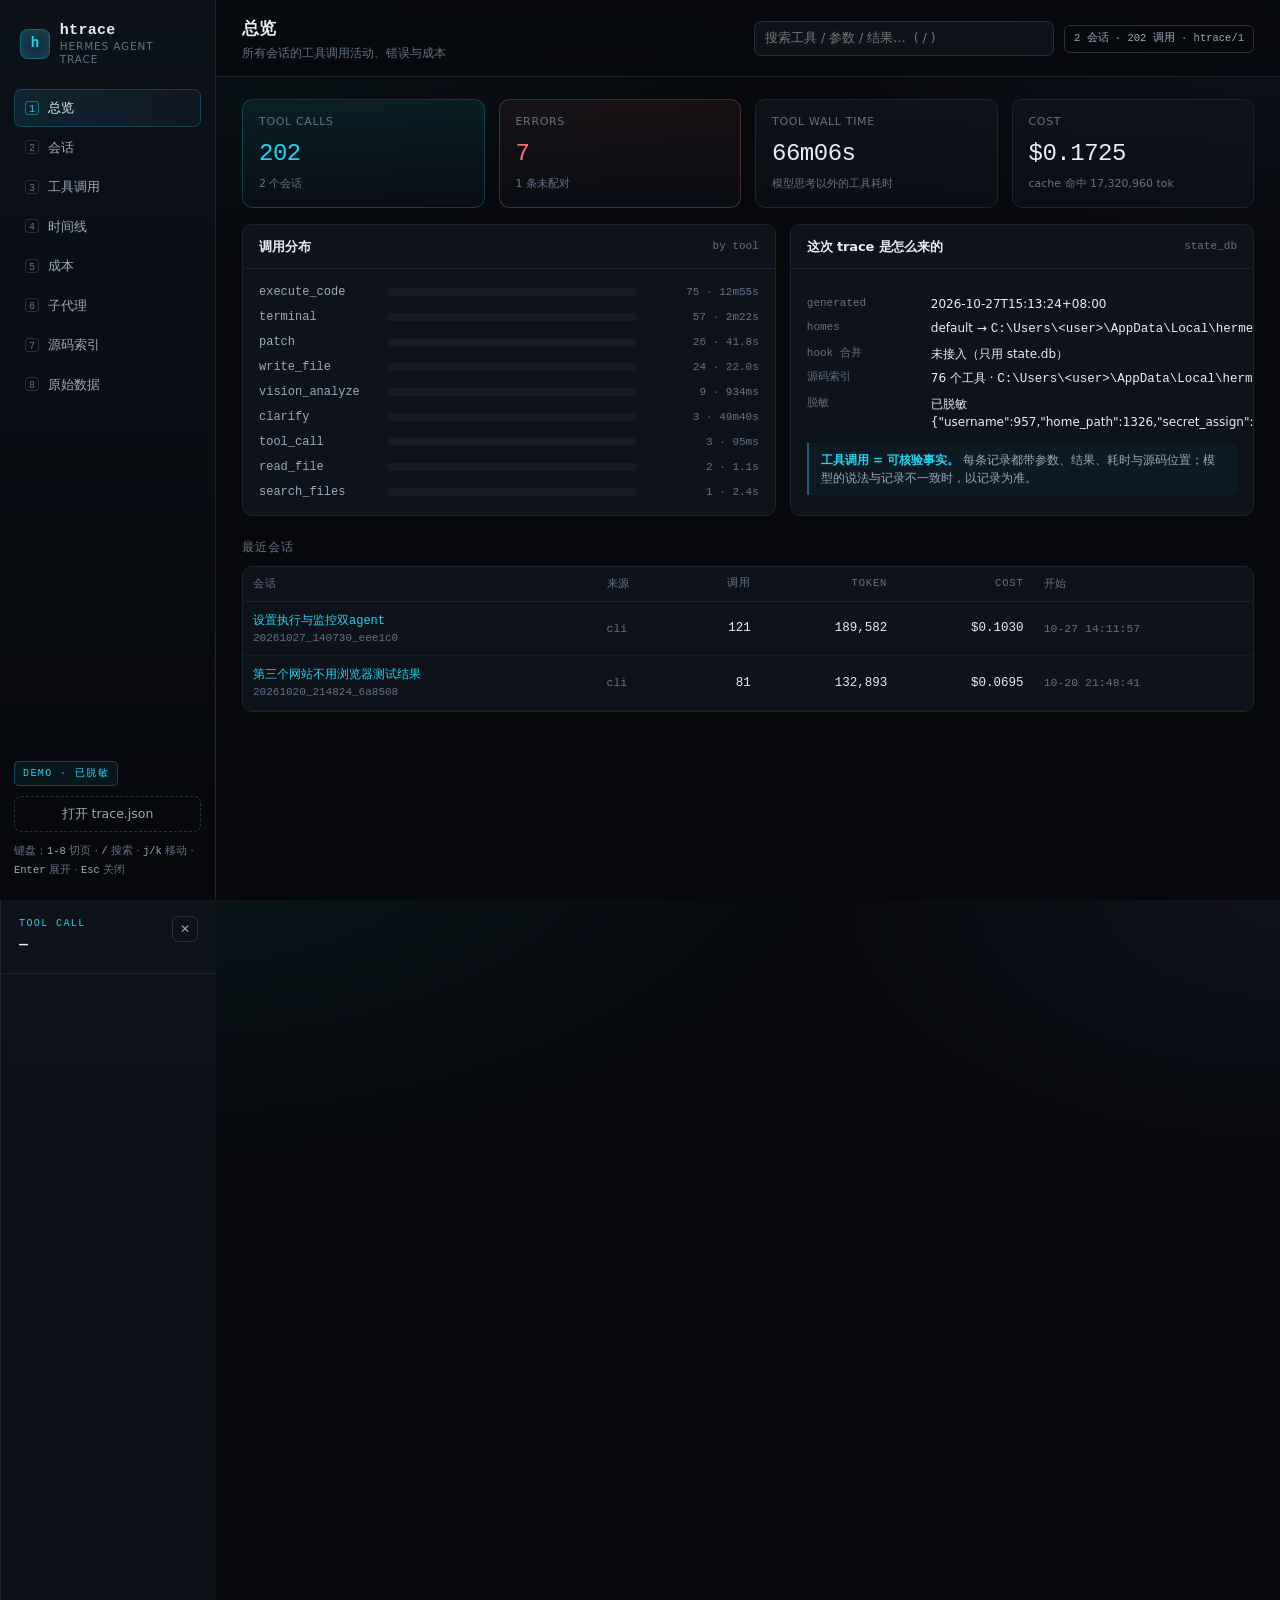
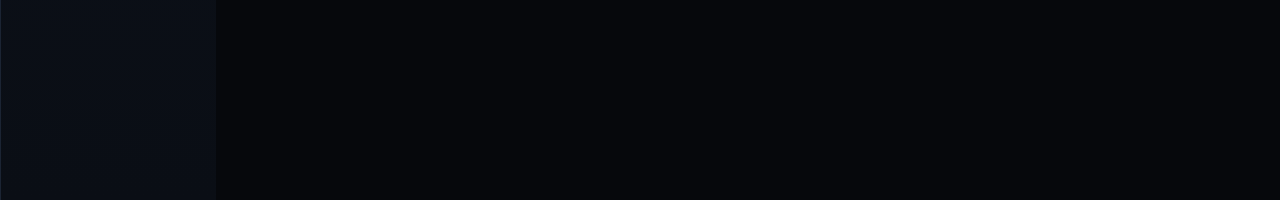
==== index.html @ b27dc623 "htrace: Hermes Agent tool-call trace viewer (state.db + shell hooks + source index)" ====
<!DOCTYPE html>
<html lang="zh-CN">
<head>
<meta charset="utf-8">
<meta name="viewport" content="width=device-width, initial-scale=1">
<title>htrace · Hermes Agent 工具调用追踪</title>
<meta name="description" content="htrace — a local, offline trace viewer for Hermes Agent sessions: every tool call, its arguments, its result, its cost, and the source line that ran it.">
<link rel="stylesheet" href="assets/style.css">
<link rel="icon" href="data:image/svg+xml,%3Csvg xmlns='http://www.w3.org/2000/svg' viewBox='0 0 32 32'%3E%3Crect width='32' height='32' rx='7' fill='%23080b10'/%3E%3Cpath d='M8 22V10m0 6h9m0-6v12' stroke='%2322d3ee' stroke-width='2.4' fill='none' stroke-linecap='round'/%3E%3Ccircle cx='23' cy='16' r='3' fill='%23818cf8'/%3E%3C/svg%3E">
</head>
<body>
<div class="app">

  <aside class="rail">
    <div class="brand">
      <div class="brand-mark">h</div>
      <div class="brand-text">
        <strong>htrace</strong>
        <span>hermes agent trace</span>
      </div>
    </div>

    <nav id="nav" class="nav">
      <button class="nav-item is-active" data-view="overview"><span class="k">1</span>总览</button>
      <button class="nav-item" data-view="sessions"><span class="k">2</span>会话</button>
      <button class="nav-item" data-view="calls"><span class="k">3</span>工具调用</button>
      <button class="nav-item" data-view="timeline"><span class="k">4</span>时间线</button>
      <button class="nav-item" data-view="cost"><span class="k">5</span>成本</button>
      <button class="nav-item" data-view="subagents"><span class="k">6</span>子代理</button>
      <button class="nav-item" data-view="source"><span class="k">7</span>源码索引</button>
      <button class="nav-item" data-view="raw"><span class="k">8</span>原始数据</button>
    </nav>

    <div class="rail-foot">
      <div class="mode" id="mode-badge">DEMO</div>
      <label class="filebtn">
        <input type="file" id="file-input" accept=".json,application/json" hidden>
        打开 trace.json
      </label>
      <p class="tiny">键盘：<b>1-8</b> 切页 · <b>/</b> 搜索 · <b>j/k</b> 移动 · <b>Enter</b> 展开 · <b>Esc</b> 关闭</p>
    </div>
  </aside>

  <main class="main">
    <header class="topbar">
      <div class="topbar-left">
        <h1 id="view-title">总览</h1>
        <p id="view-sub" class="sub"></p>
      </div>
      <div class="topbar-right">
        <div class="searchwrap">
          <input id="search" type="search" placeholder="搜索工具 / 参数 / 结果…  ( / )" autocomplete="off">
          <span id="search-count" class="searchcount"></span>
        </div>
        <div class="badge" id="data-badge">—</div>
      </div>
    </header>

    <section class="view" id="view-overview"></section>
    <section class="view" id="view-sessions" hidden></section>
    <section class="view" id="view-calls" hidden></section>
    <section class="view" id="view-timeline" hidden></section>
    <section class="view" id="view-cost" hidden></section>
    <section class="view" id="view-subagents" hidden></section>
    <section class="view" id="view-source" hidden></section>
    <section class="view" id="view-raw" hidden></section>
  </main>

  <aside class="drawer" id="drawer" hidden>
    <div class="drawer-head">
      <div>
        <div class="drawer-kicker" id="drawer-kicker">tool call</div>
        <h2 id="drawer-title">—</h2>
      </div>
      <button class="iconbtn" id="drawer-close" title="关闭 (Esc)">✕</button>
    </div>
    <div class="drawer-body" id="drawer-body"></div>
  </aside>

</div>
<div class="toast" id="toast" hidden></div>
<script src="demo/trace.demo.js"></script>
<script src="assets/app.js"></script>
</body>
</html>
---- assets/style.css ----
:root{
  --bg:#06080c;
  --bg-2:#0a0e15;
  --panel:#0d121b;
  --panel-2:#111823;
  --line:#1b2433;
  --line-2:#26313f;
  --ink:#e6edf6;
  --ink-2:#9aa9bd;
  --ink-3:#657187;
  --cyan:#22d3ee;
  --indigo:#818cf8;
  --violet:#c084fc;
  --ok:#34d399;
  --warn:#fbbf24;
  --err:#f87171;
  --mono:"JetBrains Mono","Cascadia Mono",Consolas,"Courier New",monospace;
  --sans:"Inter","Segoe UI Variable","Segoe UI","PingFang SC","Microsoft YaHei",system-ui,sans-serif;
}
*{box-sizing:border-box}
html,body{height:100%}
body{
  margin:0;background:
    radial-gradient(1200px 600px at 12% -10%, rgba(34,211,238,.07), transparent 60%),
    radial-gradient(900px 500px at 100% 0%, rgba(129,140,248,.07), transparent 55%),
    var(--bg);
  color:var(--ink);font-family:var(--sans);font-size:14px;line-height:1.5;
  -webkit-font-smoothing:antialiased;
}
button{font:inherit;color:inherit;background:none;border:0;cursor:pointer}
input,select{font:inherit;color:inherit}
h1,h2,h3,h4{margin:0;font-weight:600;letter-spacing:-.01em}
code,.mono{font-family:var(--mono);font-size:12.5px}

.app{display:grid;grid-template-columns:216px 1fr;min-height:100vh}
.app.drawer-open{grid-template-columns:216px 1fr min(560px,42vw)}

/* ---------- rail ---------- */
.rail{
  border-right:1px solid var(--line);background:linear-gradient(180deg,rgba(13,18,27,.92),rgba(6,8,12,.92));
  display:flex;flex-direction:column;gap:22px;padding:20px 14px;position:sticky;top:0;height:100vh;
}
.brand{display:flex;align-items:center;gap:10px;padding:2px 6px}
.brand-mark{
  width:30px;height:30px;border-radius:8px;display:grid;place-items:center;
  background:linear-gradient(145deg,rgba(34,211,238,.18),rgba(129,140,248,.14));
  border:1px solid rgba(34,211,238,.35);color:var(--cyan);font-family:var(--mono);font-weight:700;
  box-shadow:0 0 18px rgba(34,211,238,.18) inset;
}
.brand-text{display:flex;flex-direction:column;line-height:1.2}
.brand-text strong{font-family:var(--mono);font-size:15px;letter-spacing:.02em}
.brand-text span{font-size:10.5px;color:var(--ink-3);letter-spacing:.08em;text-transform:uppercase}
.nav{display:flex;flex-direction:column;gap:2px}
.nav-item{
  display:flex;align-items:center;gap:9px;padding:8px 10px;border-radius:7px;
  color:var(--ink-2);font-size:13px;text-align:left;border:1px solid transparent;transition:.14s;
}
.nav-item .k{
  font-family:var(--mono);font-size:10px;color:var(--ink-3);width:14px;height:14px;
  display:grid;place-items:center;border:1px solid var(--line-2);border-radius:3px;
}
.nav-item:hover{background:rgba(255,255,255,.03);color:var(--ink)}
.nav-item.is-active{
  background:linear-gradient(90deg,rgba(34,211,238,.11),rgba(129,140,248,.05));
  color:var(--ink);border-color:rgba(34,211,238,.22);
}
.nav-item.is-active .k{color:var(--cyan);border-color:rgba(34,211,238,.45)}
.rail-foot{margin-top:auto;display:flex;flex-direction:column;gap:10px}
.mode{
  font-family:var(--mono);font-size:10px;letter-spacing:.14em;color:var(--cyan);
  border:1px solid rgba(34,211,238,.3);background:rgba(34,211,238,.07);
  padding:4px 8px;border-radius:5px;align-self:flex-start;
}
.mode.local{color:var(--violet);border-color:rgba(192,132,252,.35);background:rgba(192,132,252,.08)}
.filebtn{
  display:block;text-align:center;padding:8px 10px;border-radius:7px;font-size:12.5px;
  border:1px dashed var(--line-2);color:var(--ink-2);cursor:pointer;transition:.14s;
}
.filebtn:hover{border-color:rgba(34,211,238,.4);color:var(--cyan);background:rgba(34,211,238,.05)}
.tiny{margin:0;font-size:10.5px;color:var(--ink-3);line-height:1.7}
.tiny b{color:var(--ink-2);font-family:var(--mono);font-weight:500}

/* ---------- topbar ---------- */
.main{min-width:0;display:flex;flex-direction:column}
.topbar{
  position:sticky;top:0;z-index:20;display:flex;align-items:center;justify-content:space-between;gap:18px;
  padding:16px 26px 14px;border-bottom:1px solid var(--line);
  background:linear-gradient(180deg,rgba(6,8,12,.96),rgba(6,8,12,.82));backdrop-filter:blur(8px);
}
.topbar h1{font-size:17px}
.sub{margin:2px 0 0;font-size:12px;color:var(--ink-3)}
.topbar-right{display:flex;align-items:center;gap:10px}
.searchwrap{position:relative}
#search{
  width:300px;padding:7px 10px;border-radius:7px;border:1px solid var(--line-2);
  background:var(--panel);color:var(--ink);font-size:12.5px;outline:none;transition:.14s;
}
#search:focus{border-color:rgba(34,211,238,.5);box-shadow:0 0 0 3px rgba(34,211,238,.08)}
.searchcount{position:absolute;right:8px;top:50%;transform:translateY(-50%);font-size:10.5px;color:var(--ink-3);font-family:var(--mono)}
.badge{
  font-family:var(--mono);font-size:10.5px;color:var(--ink-2);border:1px solid var(--line-2);
  padding:5px 9px;border-radius:6px;white-space:nowrap;
}

/* ---------- views ---------- */
.view{padding:22px 26px 60px;animation:fade .18s ease}
@keyframes fade{from{opacity:0;transform:translateY(3px)}to{opacity:1;transform:none}}
.grid{display:grid;gap:14px}
.cards{grid-template-columns:repeat(auto-fit,minmax(168px,1fr))}
.card{
  border:1px solid var(--line);border-radius:10px;padding:14px 16px;
  background:linear-gradient(180deg,var(--panel),rgba(13,18,27,.55));
}
.card .label{font-size:11px;color:var(--ink-3);letter-spacing:.06em;text-transform:uppercase}
.card .value{font-family:var(--mono);font-size:24px;margin-top:6px;letter-spacing:-.02em}
.card .hint{font-size:11px;color:var(--ink-3);margin-top:4px}
.card.accent{background:linear-gradient(180deg,rgba(34,211,238,.09),rgba(13,18,27,.55));border-color:rgba(34,211,238,.22)}
.card.accent .value{color:var(--cyan)}
.card.warn{border-color:rgba(248,113,113,.28);background:linear-gradient(180deg,rgba(248,113,113,.08),rgba(13,18,27,.55))}
.card.warn .value{color:var(--err)}

.panel{border:1px solid var(--line);border-radius:10px;background:var(--panel);overflow:hidden}
.panel-head{display:flex;align-items:center;justify-content:space-between;gap:12px;padding:12px 16px;border-bottom:1px solid var(--line)}
.panel-head h3{font-size:13px}
.panel-head .meta{font-size:11px;color:var(--ink-3);font-family:var(--mono)}
.panel-body{padding:14px 16px}
.section-title{font-size:12px;color:var(--ink-3);letter-spacing:.08em;text-transform:uppercase;margin:22px 0 10px}
.section-title:first-child{margin-top:0}

/* bar list */
.bars{display:flex;flex-direction:column;gap:7px}
.bar-row{display:grid;grid-template-columns:118px 1fr 112px;align-items:center;gap:10px;font-size:12px}
.bar-row .name{font-family:var(--mono);color:var(--ink-2);overflow:hidden;text-overflow:ellipsis;white-space:nowrap}
.bar-track{height:8px;border-radius:4px;background:rgba(255,255,255,.04);overflow:hidden}
.bar-fill{height:100%;border-radius:4px;background:linear-gradient(90deg,var(--cyan),var(--indigo))}
.bar-fill.err{background:linear-gradient(90deg,var(--err),var(--warn))}
.bar-row .num{font-family:var(--mono);font-size:11px;color:var(--ink-3);text-align:right}

/* tables */
.tablewrap{overflow:auto;border-radius:8px}
table{width:100%;border-collapse:collapse;font-size:12.5px}
table.fixed{table-layout:fixed}
table.fixed td,table.fixed th{overflow:hidden}
td.nowrap,th.nowrap{white-space:nowrap;overflow:hidden;text-overflow:ellipsis}
.preview{max-width:100%}
thead th{
  text-align:left;font-weight:500;font-size:10.5px;letter-spacing:.08em;text-transform:uppercase;
  color:var(--ink-3);padding:9px 10px;border-bottom:1px solid var(--line);position:sticky;top:0;background:var(--panel);z-index:1;
}
tbody td{padding:9px 10px;border-bottom:1px solid rgba(27,36,51,.6);vertical-align:middle}
tbody tr{cursor:pointer;transition:background .12s}
tbody tr:hover{background:rgba(34,211,238,.045)}
tbody tr.is-sel{background:rgba(34,211,238,.09)}
td.num,th.num{text-align:right;font-family:var(--mono)}
td.mono{font-family:var(--mono);font-size:11.5px;color:var(--ink-2)}
td.dim{color:var(--ink-3)}
.tool-name{font-family:var(--mono);font-size:12px;color:var(--cyan)}
.pill{
  display:inline-flex;align-items:center;gap:4px;font-family:var(--mono);font-size:10.5px;
  padding:2px 6px;border-radius:4px;border:1px solid var(--line-2);color:var(--ink-2);
}
.pill.ok{color:var(--ok);border-color:rgba(52,211,153,.3);background:rgba(52,211,153,.07)}
.pill.error{color:var(--err);border-color:rgba(248,113,113,.32);background:rgba(248,113,113,.08)}
.pill.pending{color:var(--warn);border-color:rgba(251,191,36,.3);background:rgba(251,191,36,.07)}
.pill.hook{color:var(--violet);border-color:rgba(192,132,252,.3);background:rgba(192,132,252,.07)}
.preview{color:var(--ink-3);font-family:var(--mono);font-size:11px;max-width:520px;overflow:hidden;text-overflow:ellipsis;white-space:nowrap}

/* filters */
.filters{display:flex;flex-wrap:wrap;gap:8px;align-items:center;margin-bottom:12px}
.filters select,.filters input[type=number]{
  padding:6px 8px;border-radius:6px;border:1px solid var(--line-2);background:var(--panel-2);
  color:var(--ink);font-size:12px;outline:none;
}
.filters .spacer{flex:1}
.filters .count{font-family:var(--mono);font-size:11px;color:var(--ink-3)}

/* timeline */
.tl-head{display:flex;justify-content:space-between;align-items:baseline;margin-bottom:6px;font-family:var(--mono);font-size:10.5px;color:var(--ink-3)}
.tl{position:relative;height:150px;border:1px solid var(--line);border-radius:8px;background:
  linear-gradient(90deg,rgba(255,255,255,.025) 1px,transparent 1px) 0 0/8.33% 100%,
  var(--bg-2);overflow:hidden}
.tl-bar{position:absolute;bottom:8px;border-radius:3px 3px 1px 1px;background:linear-gradient(180deg,var(--cyan),rgba(34,211,238,.35));min-width:2px;cursor:pointer;transition:filter .12s}
.tl-bar:hover{filter:brightness(1.35)}
.tl-bar.err{background:linear-gradient(180deg,var(--err),rgba(248,113,113,.35))}
.tl.density{height:64px}
.tl-bar.dens{background:linear-gradient(180deg,rgba(129,140,248,.95),rgba(129,140,248,.3));border-radius:2px}
.tl-legend{display:flex;gap:16px;margin-top:10px;font-size:11px;color:var(--ink-3);font-family:var(--mono)}
.tl-ticks{display:flex;justify-content:space-between;font-family:var(--mono);font-size:10px;color:var(--ink-3);margin-top:5px}
.tl-legend i{display:inline-block;width:8px;height:8px;border-radius:2px;margin-right:5px}
.tl-gap{position:absolute;top:0;bottom:0;background:repeating-linear-gradient(45deg,rgba(251,191,36,.05),rgba(251,191,36,.05) 6px,transparent 6px,transparent 12px)}

/* drawer */
.drawer{
  border-left:1px solid var(--line);background:linear-gradient(180deg,var(--panel),var(--bg-2));
  display:flex;flex-direction:column;position:sticky;top:0;height:100vh;overflow:hidden;
}
.drawer-head{display:flex;justify-content:space-between;align-items:flex-start;gap:12px;padding:16px 18px;border-bottom:1px solid var(--line)}
.drawer-kicker{font-family:var(--mono);font-size:10px;letter-spacing:.14em;text-transform:uppercase;color:var(--cyan)}
.drawer-head h2{font-size:15px;font-family:var(--mono);margin-top:3px}
.iconbtn{width:26px;height:26px;border-radius:6px;border:1px solid var(--line-2);color:var(--ink-2);display:grid;place-items:center;font-size:12px}
.iconbtn:hover{border-color:rgba(34,211,238,.4);color:var(--cyan)}
.drawer-body{padding:16px 18px 40px;overflow:auto;display:flex;flex-direction:column;gap:14px}
.kv{display:grid;grid-template-columns:112px 1fr;gap:6px 12px;font-size:12px}
.kv dt{color:var(--ink-3);font-family:var(--mono);font-size:11px}
.kv dd{margin:0;color:var(--ink)}
pre.code{
  margin:0;padding:12px;border-radius:8px;border:1px solid var(--line);background:#070a10;
  font-family:var(--mono);font-size:11.5px;line-height:1.65;color:#c9d6e6;overflow:auto;max-height:340px;white-space:pre-wrap;word-break:break-word;
}
.subhead{font-size:11px;letter-spacing:.08em;text-transform:uppercase;color:var(--ink-3)}
.srcbox{border:1px dashed rgba(34,211,238,.28);border-radius:8px;padding:10px 12px;background:rgba(34,211,238,.04)}
.srcbox .path{font-family:var(--mono);font-size:12px;color:var(--cyan);word-break:break-all}
.srcbox .meta{font-size:11px;color:var(--ink-3);margin-top:3px}
.mini-btn{border:1px solid var(--line-2);border-radius:6px;padding:4px 8px;font-size:11px;color:var(--ink-2)}
.mini-btn:hover{border-color:rgba(34,211,238,.4);color:var(--cyan)}

.empty{padding:40px 10px;text-align:center;color:var(--ink-3);font-size:13px}
.note{border-left:2px solid rgba(34,211,238,.4);padding:8px 12px;background:rgba(34,211,238,.04);border-radius:0 6px 6px 0;font-size:12px;color:var(--ink-2)}
.note b{color:var(--cyan)}
.toast{
  position:fixed;bottom:22px;left:50%;transform:translateX(-50%);z-index:99;
  background:var(--panel-2);border:1px solid rgba(34,211,238,.35);color:var(--ink);
  padding:8px 14px;border-radius:7px;font-size:12px;box-shadow:0 10px 30px rgba(0,0,0,.5);
}
.hstack{display:flex;gap:10px;align-items:center;flex-wrap:wrap}
.spark{display:flex;align-items:flex-end;gap:2px;height:28px}
.spark i{display:block;width:4px;background:rgba(34,211,238,.55);border-radius:1px}

@media (max-width:1180px){
  .app,.app.drawer-open{grid-template-columns:64px 1fr}
  .brand-text,.nav-item span.k+*, .nav-item{font-size:0}
  .nav-item{gap:0;justify-content:center;padding:10px 0}
  .nav-item .k{font-size:10px}
  .rail{padding:16px 8px}
  .filebtn,.tiny,.mode{display:none}
  .app.drawer-open .drawer{position:fixed;right:0;top:0;width:min(560px,92vw);z-index:40;box-shadow:-20px 0 60px rgba(0,0,0,.6)}
  #search{width:180px}
}
@media (max-width:720px){
  .view{padding:16px 14px 50px}
  .topbar{padding:12px 14px}
  .cards{grid-template-columns:repeat(2,1fr)}
  #search{width:130px}
}
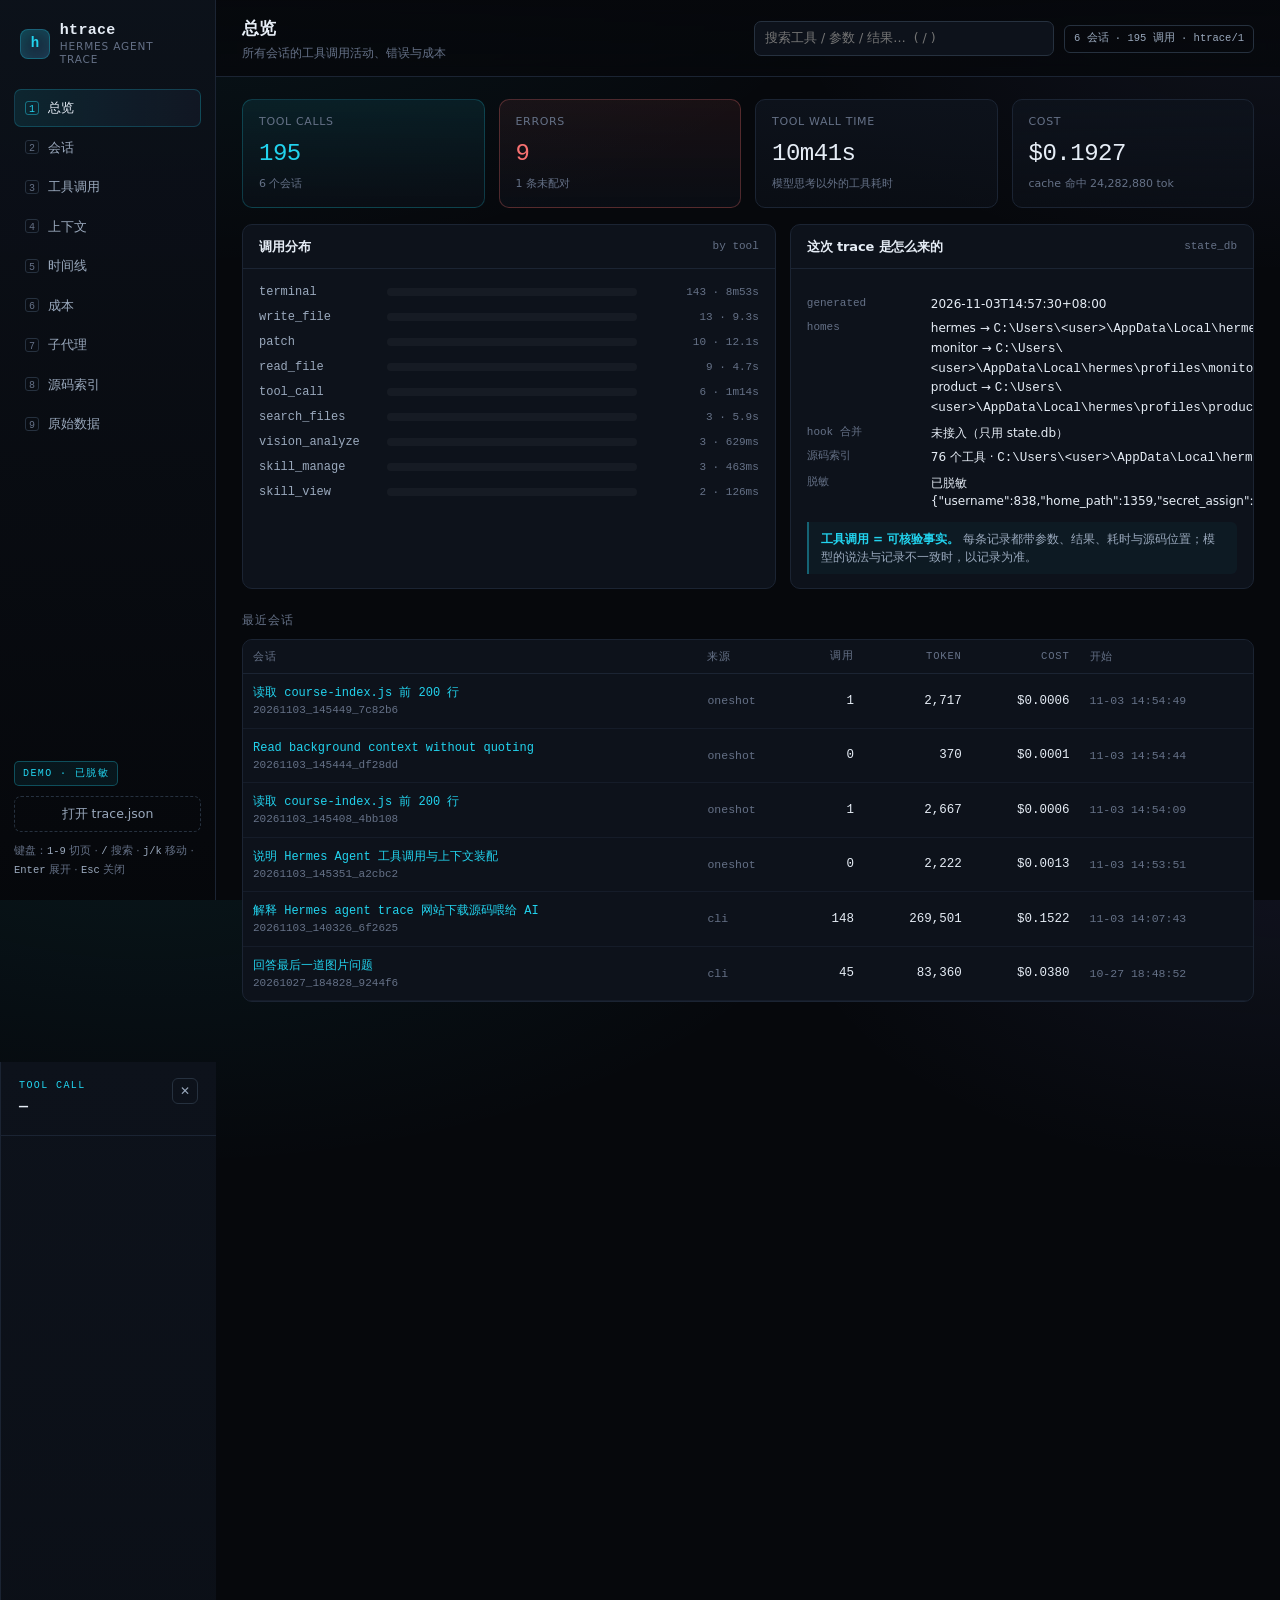
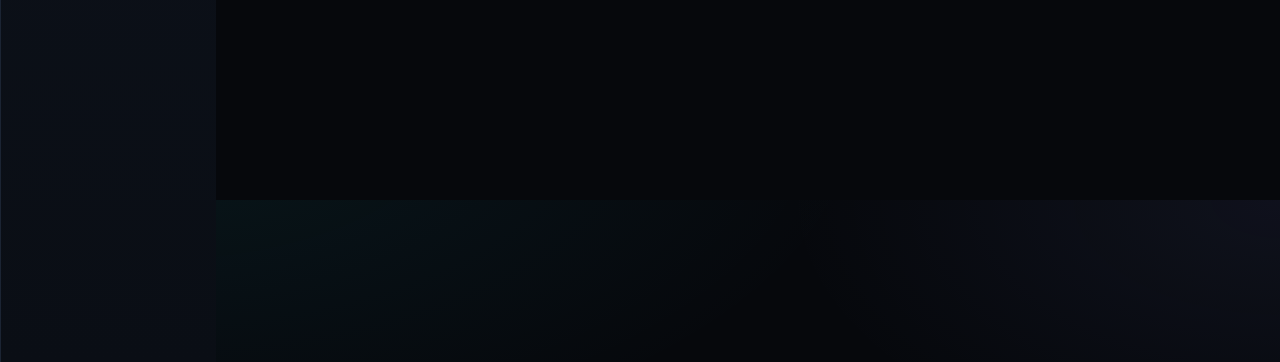
==== commit 92a6aa33: "上下文视图：六类分段 + 真实 usage 校准 + 原文侧车 - plugins/htrace_context：pre_api_request 记六类尺寸/CJK/系统提示分块，   post_ap" ====
--- a/index.html
+++ b/index.html
@@ -24,11 +24,12 @@
       <button class="nav-item is-active" data-view="overview"><span class="k">1</span>总览</button>
       <button class="nav-item" data-view="sessions"><span class="k">2</span>会话</button>
       <button class="nav-item" data-view="calls"><span class="k">3</span>工具调用</button>
-      <button class="nav-item" data-view="timeline"><span class="k">4</span>时间线</button>
-      <button class="nav-item" data-view="cost"><span class="k">5</span>成本</button>
-      <button class="nav-item" data-view="subagents"><span class="k">6</span>子代理</button>
-      <button class="nav-item" data-view="source"><span class="k">7</span>源码索引</button>
-      <button class="nav-item" data-view="raw"><span class="k">8</span>原始数据</button>
+      <button class="nav-item" data-view="context"><span class="k">4</span>上下文</button>
+      <button class="nav-item" data-view="timeline"><span class="k">5</span>时间线</button>
+      <button class="nav-item" data-view="cost"><span class="k">6</span>成本</button>
+      <button class="nav-item" data-view="subagents"><span class="k">7</span>子代理</button>
+      <button class="nav-item" data-view="source"><span class="k">8</span>源码索引</button>
+      <button class="nav-item" data-view="raw"><span class="k">9</span>原始数据</button>
     </nav>
 
     <div class="rail-foot">
@@ -37,7 +38,7 @@
         <input type="file" id="file-input" accept=".json,application/json" hidden>
         打开 trace.json
       </label>
-      <p class="tiny">键盘：<b>1-8</b> 切页 · <b>/</b> 搜索 · <b>j/k</b> 移动 · <b>Enter</b> 展开 · <b>Esc</b> 关闭</p>
+      <p class="tiny">键盘：<b>1-9</b> 切页 · <b>/</b> 搜索 · <b>j/k</b> 移动 · <b>Enter</b> 展开 · <b>Esc</b> 关闭</p>
     </div>
   </aside>
 
@@ -51,6 +52,7 @@
         <div class="searchwrap">
           <input id="search" type="search" placeholder="搜索工具 / 参数 / 结果…  ( / )" autocomplete="off">
           <span id="search-count" class="searchcount"></span>
+          <button type="button" id="search-hint" class="searchhint" hidden></button>
         </div>
         <div class="badge" id="data-badge">—</div>
       </div>
@@ -59,6 +61,7 @@
     <section class="view" id="view-overview"></section>
     <section class="view" id="view-sessions" hidden></section>
     <section class="view" id="view-calls" hidden></section>
+    <section class="view" id="view-context" hidden></section>
     <section class="view" id="view-timeline" hidden></section>
     <section class="view" id="view-cost" hidden></section>
     <section class="view" id="view-subagents" hidden></section>
--- a/assets/style.css
+++ b/assets/style.css
@@ -97,6 +97,12 @@
 }
 #search:focus{border-color:rgba(34,211,238,.5);box-shadow:0 0 0 3px rgba(34,211,238,.08)}
 .searchcount{position:absolute;right:8px;top:50%;transform:translateY(-50%);font-size:10.5px;color:var(--ink-3);font-family:var(--mono)}
+.searchhint{
+  position:absolute;left:0;top:calc(100% + 5px);z-index:6;white-space:nowrap;cursor:pointer;
+  font-family:var(--mono);font-size:10.5px;line-height:1.4;color:var(--cyan);
+  background:var(--panel);border:1px solid rgba(34,211,238,.32);border-radius:5px;padding:3px 7px;
+}
+.searchhint:hover{background:rgba(34,211,238,.1)}
 .badge{
   font-family:var(--mono);font-size:10.5px;color:var(--ink-2);border:1px solid var(--line-2);
   padding:5px 9px;border-radius:6px;white-space:nowrap;
@@ -242,3 +248,47 @@
   .cards{grid-template-columns:repeat(2,1fr)}
   #search{width:130px}
 }
+
+/* ---------- context view (six-segment composition) ---------- */
+.card.ok{border-color:rgba(52,211,153,.3);background:linear-gradient(180deg,rgba(52,211,153,.08),rgba(13,18,27,.55))}
+.card.ok .value{color:var(--ok)}
+.calnote{font-size:12px;color:var(--ink-2);line-height:1.9}
+.calnote code{color:var(--cyan)}
+.calnote .coef{display:inline-block;margin-right:10px;font-family:var(--mono);font-size:11.5px;color:var(--ink-3)}
+.calnote .coef b{color:var(--ink)}
+.warnchip{display:inline-block;margin-top:8px;padding:2px 8px;border-radius:999px;font-size:11px;
+  color:var(--warn);border:1px solid rgba(251,191,36,.3);background:rgba(251,191,36,.07)}
+.estchip{display:inline-block;padding:0 5px;border-radius:4px;font-size:10px;letter-spacing:.04em;
+  color:var(--warn);border:1px solid rgba(251,191,36,.28);background:rgba(251,191,36,.06);vertical-align:1px}
+.dev-bad{color:var(--warn)}
+
+.segbar{display:flex;height:26px;border-radius:6px;overflow:hidden;margin:4px 0 10px;
+  border:1px solid var(--line-2);background:var(--panel-2)}
+.segbar .seg{min-width:2px;transition:filter .12s ease}
+.segbar .seg:hover{filter:brightness(1.25)}
+.seg-sys{background:linear-gradient(180deg,#3f4d63,#2b3646)}
+.seg-injected{background:linear-gradient(180deg,#c084fc,#8b5cf6)}
+.seg-tools{background:linear-gradient(180deg,#818cf8,#5b63d6)}
+.seg-user{background:linear-gradient(180deg,#22d3ee,#0891b2)}
+.seg-assistant{background:linear-gradient(180deg,#34d399,#059669)}
+.seg-tool{background:linear-gradient(180deg,#fbbf24,#d97706)}
+
+.seglegend{display:flex;flex-wrap:wrap;gap:6px;margin-bottom:12px}
+.seglegend .lg{display:inline-flex;align-items:center;gap:6px;padding:3px 9px;border-radius:999px;
+  border:1px solid var(--line-2);background:var(--panel-2);font-size:11.5px;color:var(--ink-2)}
+.seglegend .lg:hover{border-color:rgba(34,211,238,.4);color:var(--ink)}
+.seglegend .lg b{font-family:var(--mono);color:var(--ink);font-weight:600}
+.dot{display:inline-block;width:8px;height:8px;border-radius:2px;margin-right:7px;vertical-align:1px}
+.dot-sys{background:#3f4d63}
+.dot-injected{background:#c084fc}
+.dot-tools{background:#818cf8}
+.dot-user{background:#22d3ee}
+.dot-assistant{background:#34d399}
+.dot-tool{background:#fbbf24}
+
+.sectionslist{display:flex;flex-direction:column;gap:4px}
+.secrow{display:flex;align-items:center;gap:10px;padding:5px 8px;border-radius:6px;
+  background:var(--panel-2);font-size:12px;color:var(--ink-2)}
+.secrow .pill.warn{color:var(--violet);border-color:rgba(192,132,252,.3);background:rgba(192,132,252,.07)}
+.secrow .mono{margin-left:auto;order:3}
+pre.rawtext{max-height:52vh;white-space:pre-wrap;word-break:break-word;font-size:11.5px;line-height:1.6}
